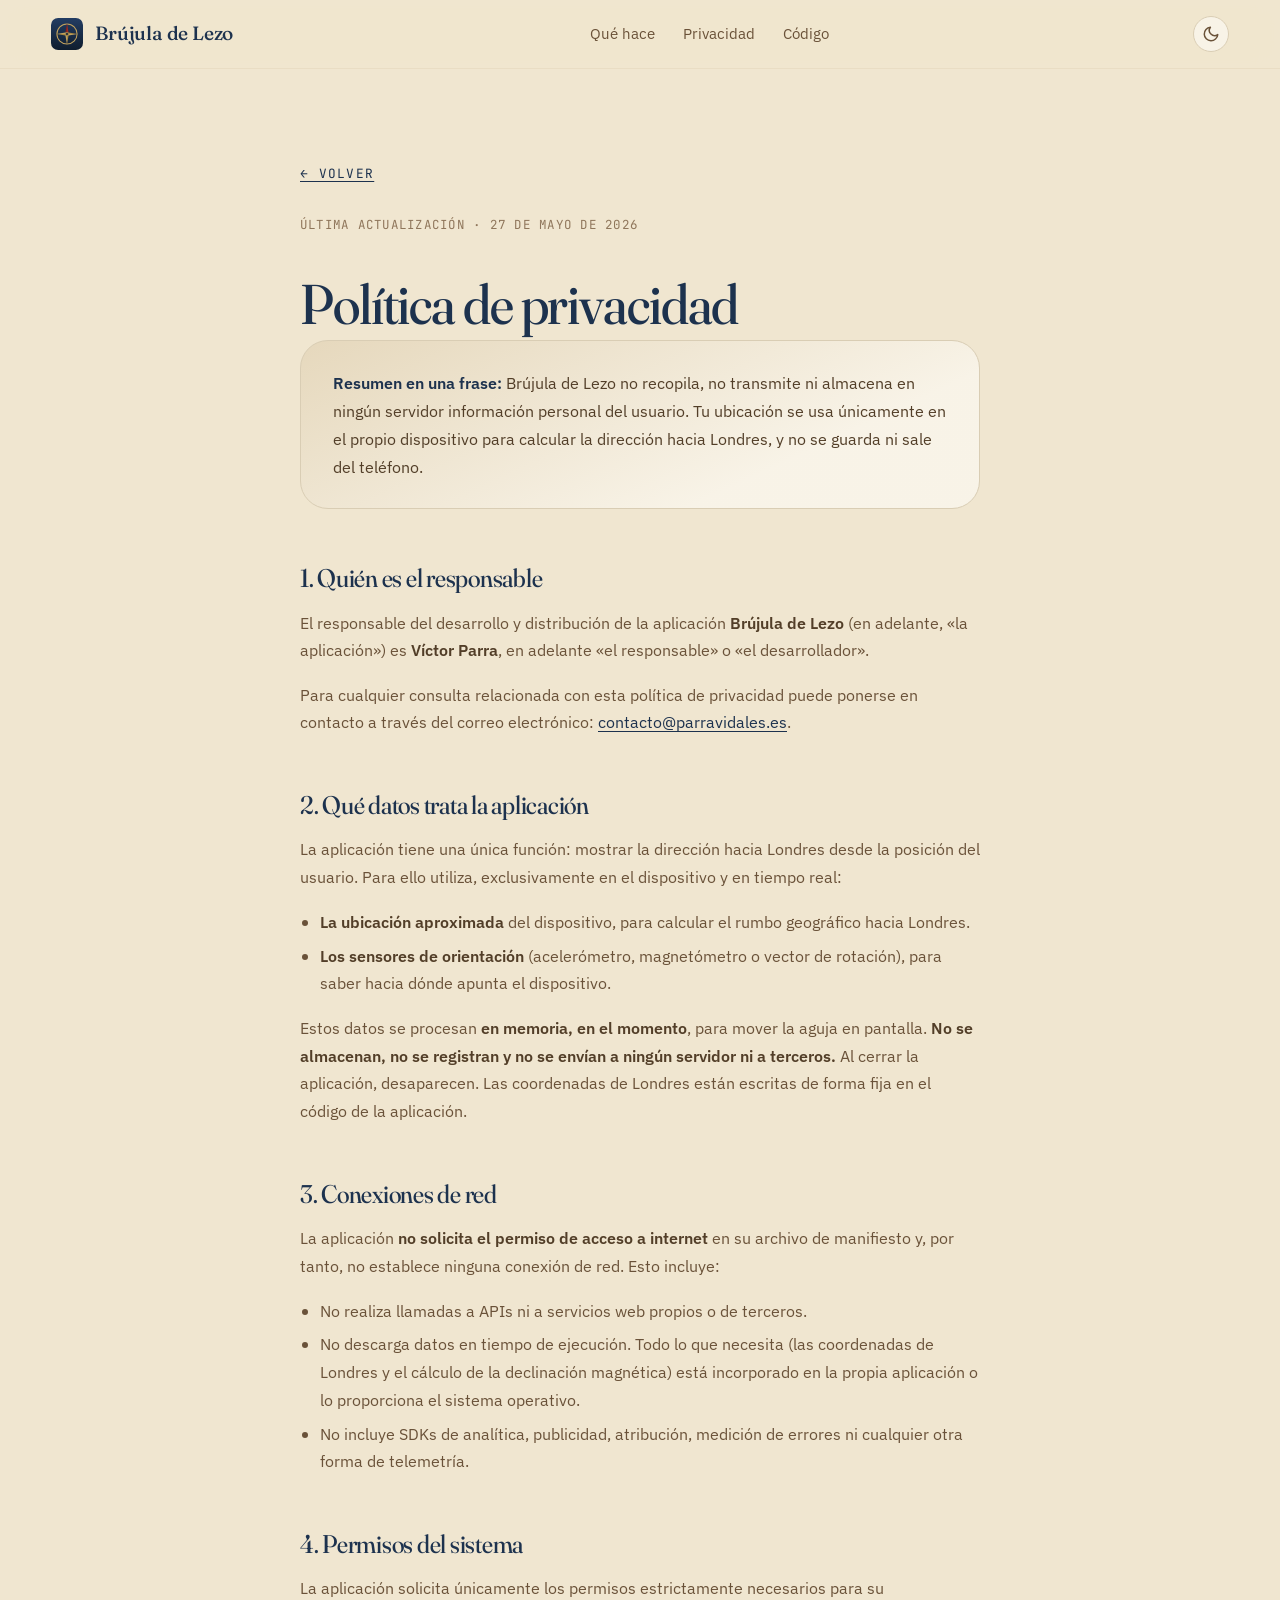
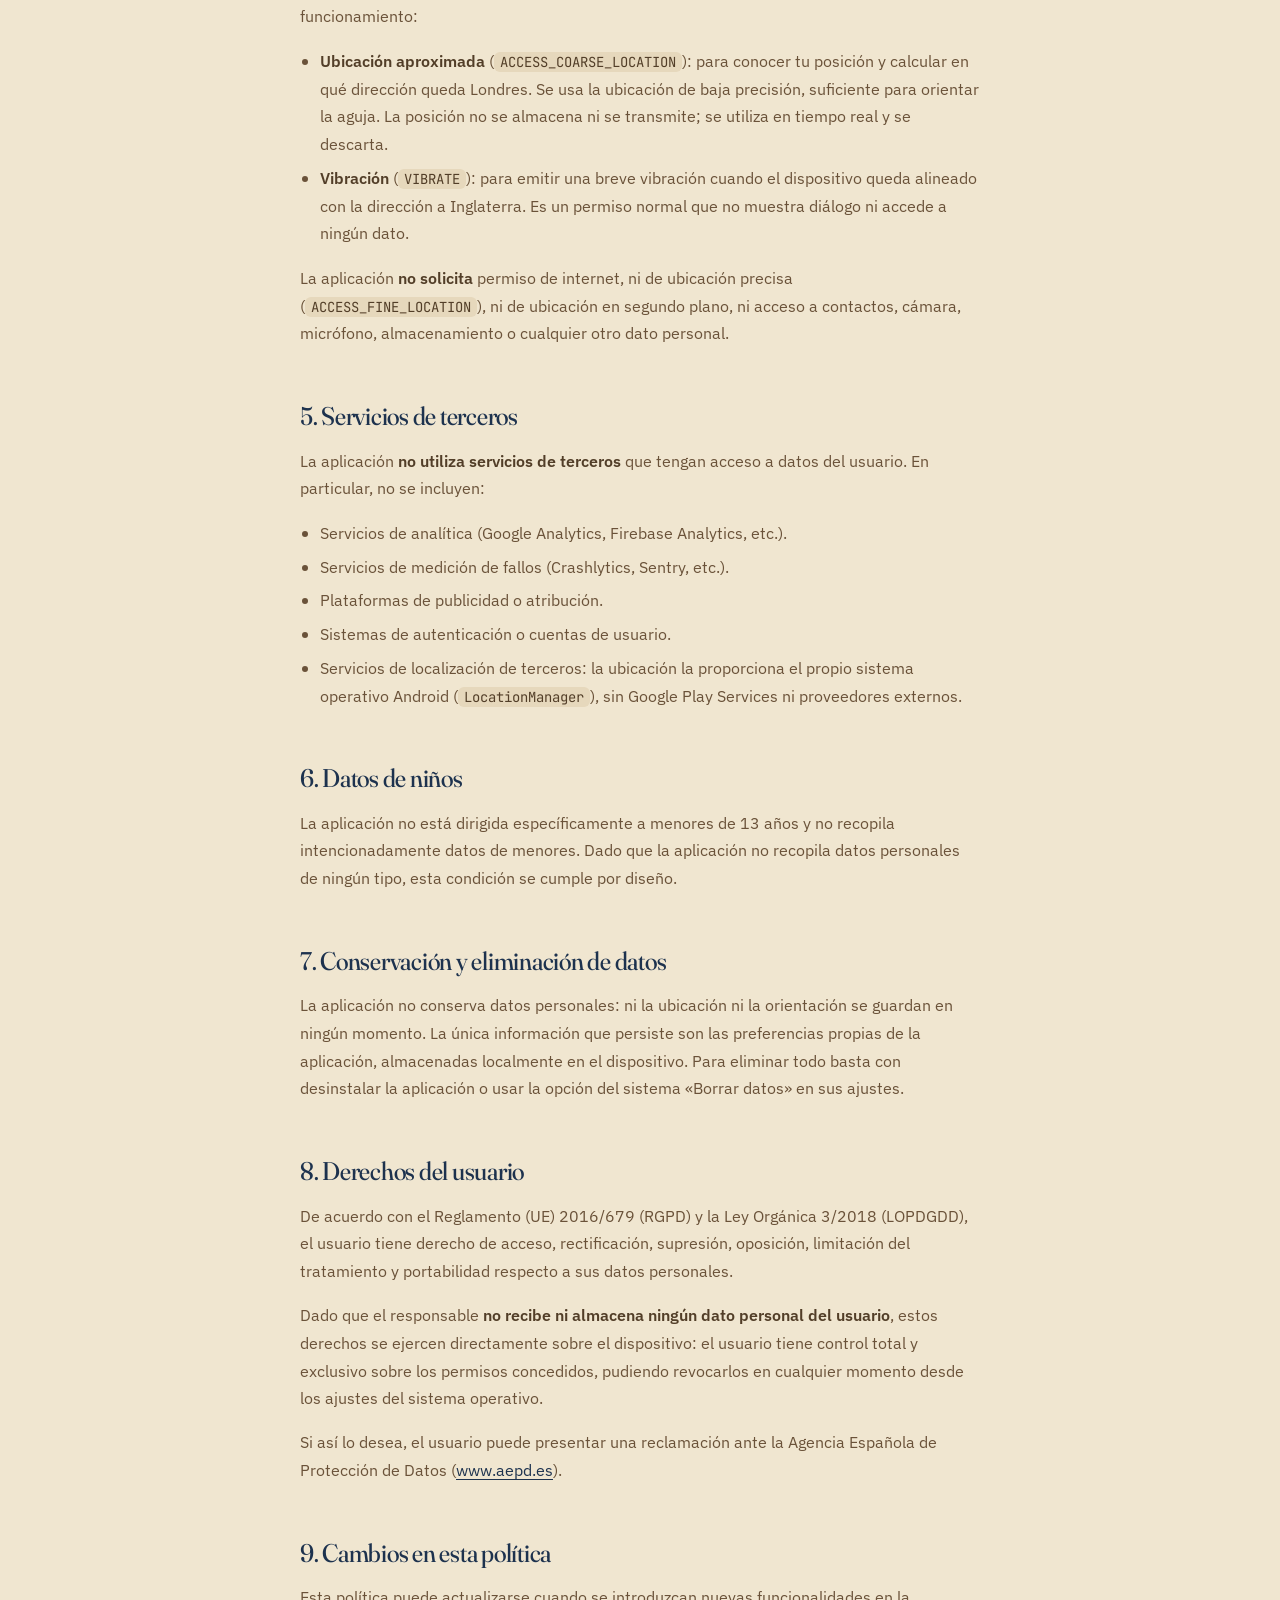
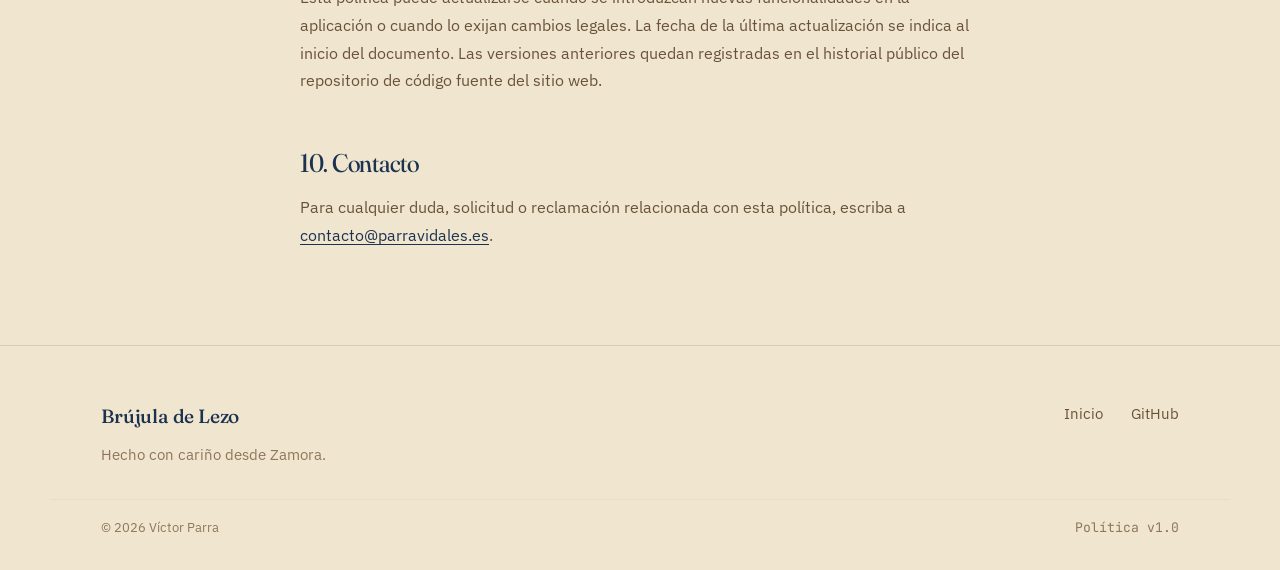
==== docs/privacy.html @ 3e902006 "Añadir web promocional en docs/ para GitHub Pages Landing + política de privacidad servidas en bruju" ====
<!doctype html>
<html lang="es">
<head>
  <meta charset="utf-8" />
  <meta name="viewport" content="width=device-width, initial-scale=1, viewport-fit=cover" />
  <title>Política de privacidad — Brújula de Lezo</title>
  <meta name="description" content="Política de privacidad de Brújula de Lezo: una app Android que no recopila datos personales, no se conecta a internet y solo usa tu ubicación aproximada en el propio dispositivo." />
  <meta name="theme-color" content="#F0E6D1" media="(prefers-color-scheme: light)" />
  <meta name="theme-color" content="#0F1D2E" media="(prefers-color-scheme: dark)" />
  <link rel="icon" href="favicon.svg" type="image/svg+xml" />
  <link rel="apple-touch-icon" href="icon.png" />
  <link rel="preconnect" href="https://fonts.googleapis.com" />
  <link rel="preconnect" href="https://fonts.gstatic.com" crossorigin />
  <link href="https://fonts.googleapis.com/css2?family=Fraunces:opsz,wght,SOFT@9..144,300..900,30..100&family=IBM+Plex+Sans:wght@300;400;500;600;700&family=JetBrains+Mono:wght@400;500&display=swap" rel="stylesheet" />
  <link rel="stylesheet" href="styles.css" />
</head>
<body>

  <header class="nav">
    <a class="brand" href="/">
      <span class="brand__mark" aria-hidden="true">
        <svg viewBox="0 0 108 108" width="32" height="32">
          <defs>
            <linearGradient id="navbg" x1="0" y1="0" x2="0" y2="1">
              <stop offset="0" stop-color="#233d63" />
              <stop offset="1" stop-color="#0f1d2e" />
            </linearGradient>
          </defs>
          <rect width="108" height="108" rx="24" fill="url(#navbg)" />
          <circle cx="54" cy="54" r="34" fill="none" stroke="#c2a25e" stroke-width="3.5" />
          <polygon points="54,18 60,54 54,54" fill="#a02a23" />
          <polygon points="54,18 48,54 54,54" fill="#8a221c" />
          <polygon points="90,54 54,60 54,54" fill="#c2a25e" />
          <polygon points="90,54 54,48 54,54" fill="#a98842" />
          <polygon points="54,90 48,54 54,54" fill="#c2a25e" />
          <polygon points="54,90 60,54 54,54" fill="#a98842" />
          <polygon points="18,54 54,48 54,54" fill="#c2a25e" />
          <polygon points="18,54 54,60 54,54" fill="#a98842" />
          <circle cx="54" cy="54" r="5" fill="#0f1d2e" stroke="#c2a25e" stroke-width="2" />
        </svg>
      </span>
      <span class="brand__name">Brújula de Lezo</span>
    </a>
    <nav class="nav__links">
      <a href="/#features">Qué hace</a>
      <a href="/#privacy">Privacidad</a>
      <a href="https://github.com/parrazam/brujula-de-lezo" target="_blank" rel="noopener">Código</a>
    </nav>
    <button class="theme-toggle" type="button" aria-label="Cambiar tema" title="Cambiar tema">
      <svg class="icon-moon" viewBox="0 0 24 24" fill="none" stroke="currentColor" stroke-width="2" stroke-linecap="round" stroke-linejoin="round" aria-hidden="true">
        <path d="M21 12.79A9 9 0 1 1 11.21 3 7 7 0 0 0 21 12.79z"/>
      </svg>
      <svg class="icon-sun" viewBox="0 0 24 24" fill="none" stroke="currentColor" stroke-width="2" stroke-linecap="round" stroke-linejoin="round" aria-hidden="true">
        <circle cx="12" cy="12" r="4"/>
        <path d="M12 2v2M12 20v2M4.93 4.93l1.41 1.41M17.66 17.66l1.41 1.41M2 12h2M20 12h2M4.93 19.07l1.41-1.41M17.66 6.34l1.41-1.41"/>
      </svg>
    </button>
  </header>

  <main class="legal">
    <a class="legal__back" href="/">← Volver</a>

    <span class="legal__meta">Última actualización · 27 de mayo de 2026</span>
    <h1>Política de privacidad</h1>

    <div class="legal__intro">
      <p><strong>Resumen en una frase:</strong> Brújula de Lezo no recopila, no transmite ni almacena en ningún servidor información personal del usuario. Tu ubicación se usa únicamente en el propio dispositivo para calcular la dirección hacia Londres, y no se guarda ni sale del teléfono.</p>
    </div>

    <h2>1. Quién es el responsable</h2>
    <p>El responsable del desarrollo y distribución de la aplicación <strong>Brújula de Lezo</strong> (en adelante, «la aplicación») es <strong>Víctor Parra</strong>, en adelante «el responsable» o «el desarrollador».</p>
    <p>Para cualquier consulta relacionada con esta política de privacidad puede ponerse en contacto a través del correo electrónico: <a href="mailto:contacto@parravidales.es">contacto@parravidales.es</a>.</p>

    <h2>2. Qué datos trata la aplicación</h2>
    <p>La aplicación tiene una única función: mostrar la dirección hacia Londres desde la posición del usuario. Para ello utiliza, exclusivamente en el dispositivo y en tiempo real:</p>
    <ul>
      <li><strong>La ubicación aproximada</strong> del dispositivo, para calcular el rumbo geográfico hacia Londres.</li>
      <li><strong>Los sensores de orientación</strong> (acelerómetro, magnetómetro o vector de rotación), para saber hacia dónde apunta el dispositivo.</li>
    </ul>
    <p>Estos datos se procesan <strong>en memoria, en el momento</strong>, para mover la aguja en pantalla. <strong>No se almacenan, no se registran y no se envían a ningún servidor ni a terceros.</strong> Al cerrar la aplicación, desaparecen. Las coordenadas de Londres están escritas de forma fija en el código de la aplicación.</p>

    <h2>3. Conexiones de red</h2>
    <p>La aplicación <strong>no solicita el permiso de acceso a internet</strong> en su archivo de manifiesto y, por tanto, no establece ninguna conexión de red. Esto incluye:</p>
    <ul>
      <li>No realiza llamadas a APIs ni a servicios web propios o de terceros.</li>
      <li>No descarga datos en tiempo de ejecución. Todo lo que necesita (las coordenadas de Londres y el cálculo de la declinación magnética) está incorporado en la propia aplicación o lo proporciona el sistema operativo.</li>
      <li>No incluye SDKs de analítica, publicidad, atribución, medición de errores ni cualquier otra forma de telemetría.</li>
    </ul>

    <h2>4. Permisos del sistema</h2>
    <p>La aplicación solicita únicamente los permisos estrictamente necesarios para su funcionamiento:</p>
    <ul>
      <li><strong>Ubicación aproximada</strong> (<code>ACCESS_COARSE_LOCATION</code>): para conocer tu posición y calcular en qué dirección queda Londres. Se usa la ubicación de baja precisión, suficiente para orientar la aguja. La posición no se almacena ni se transmite; se utiliza en tiempo real y se descarta.</li>
      <li><strong>Vibración</strong> (<code>VIBRATE</code>): para emitir una breve vibración cuando el dispositivo queda alineado con la dirección a Inglaterra. Es un permiso normal que no muestra diálogo ni accede a ningún dato.</li>
    </ul>
    <p>La aplicación <strong>no solicita</strong> permiso de internet, ni de ubicación precisa (<code>ACCESS_FINE_LOCATION</code>), ni de ubicación en segundo plano, ni acceso a contactos, cámara, micrófono, almacenamiento o cualquier otro dato personal.</p>

    <h2>5. Servicios de terceros</h2>
    <p>La aplicación <strong>no utiliza servicios de terceros</strong> que tengan acceso a datos del usuario. En particular, no se incluyen:</p>
    <ul>
      <li>Servicios de analítica (Google Analytics, Firebase Analytics, etc.).</li>
      <li>Servicios de medición de fallos (Crashlytics, Sentry, etc.).</li>
      <li>Plataformas de publicidad o atribución.</li>
      <li>Sistemas de autenticación o cuentas de usuario.</li>
      <li>Servicios de localización de terceros: la ubicación la proporciona el propio sistema operativo Android (<code>LocationManager</code>), sin Google Play Services ni proveedores externos.</li>
    </ul>

    <h2>6. Datos de niños</h2>
    <p>La aplicación no está dirigida específicamente a menores de 13 años y no recopila intencionadamente datos de menores. Dado que la aplicación no recopila datos personales de ningún tipo, esta condición se cumple por diseño.</p>

    <h2>7. Conservación y eliminación de datos</h2>
    <p>La aplicación no conserva datos personales: ni la ubicación ni la orientación se guardan en ningún momento. La única información que persiste son las preferencias propias de la aplicación, almacenadas localmente en el dispositivo. Para eliminar todo basta con desinstalar la aplicación o usar la opción del sistema «Borrar datos» en sus ajustes.</p>

    <h2>8. Derechos del usuario</h2>
    <p>De acuerdo con el Reglamento (UE) 2016/679 (RGPD) y la Ley Orgánica 3/2018 (LOPDGDD), el usuario tiene derecho de acceso, rectificación, supresión, oposición, limitación del tratamiento y portabilidad respecto a sus datos personales.</p>
    <p>Dado que el responsable <strong>no recibe ni almacena ningún dato personal del usuario</strong>, estos derechos se ejercen directamente sobre el dispositivo: el usuario tiene control total y exclusivo sobre los permisos concedidos, pudiendo revocarlos en cualquier momento desde los ajustes del sistema operativo.</p>
    <p>Si así lo desea, el usuario puede presentar una reclamación ante la Agencia Española de Protección de Datos (<a href="https://www.aepd.es" target="_blank" rel="noopener">www.aepd.es</a>).</p>

    <h2>9. Cambios en esta política</h2>
    <p>Esta política puede actualizarse cuando se introduzcan nuevas funcionalidades en la aplicación o cuando lo exijan cambios legales. La fecha de la última actualización se indica al inicio del documento. Las versiones anteriores quedan registradas en el historial público del repositorio de código fuente del sitio web.</p>

    <h2>10. Contacto</h2>
    <p>Para cualquier duda, solicitud o reclamación relacionada con esta política, escriba a <a href="mailto:contacto@parravidales.es">contacto@parravidales.es</a>.</p>
  </main>

  <footer class="foot">
    <div class="foot__inner">
      <div>
        <span class="brand brand--small"><span class="brand__name">Brújula de Lezo</span></span>
        <p class="foot__copy">Hecho con cariño desde Zamora.</p>
      </div>
      <nav class="foot__links">
        <a href="/">Inicio</a>
        <a href="https://github.com/parrazam/brujula-de-lezo" target="_blank" rel="noopener">GitHub</a>
      </nav>
    </div>
    <div class="foot__line">
      <span>© 2026 Víctor Parra</span>
      <span class="mono">Política v1.0</span>
    </div>
  </footer>

  <script>
    (function () {
      var btn = document.querySelector('.theme-toggle');
      if (!btn) return;
      var root = document.documentElement;
      btn.addEventListener('click', function () {
        var prefersDark = window.matchMedia('(prefers-color-scheme: dark)').matches;
        var current = root.classList.contains('theme-dark') ? 'dark'
                    : root.classList.contains('theme-light') ? 'light'
                    : (prefersDark ? 'dark' : 'light');
        var next = current === 'dark' ? 'light' : 'dark';
        root.classList.remove('theme-light', 'theme-dark');
        root.classList.add('theme-' + next);
      });
    })();
  </script>
</body>
</html>
---- docs/styles.css ----
/* ──────────────────────────────────────────────────────────────────────────
   Brújula de Lezo — landing
   Paleta: idéntica a la app Android (Siglo de Oro / Imperio español, en HSL).
   Fonts:  Fraunces (display), IBM Plex Sans (body), JetBrains Mono (detalle)
   ────────────────────────────────────────────────────────────────────────── */

:root {
  /* ── Tokens de marca (constantes, no cambian con el tema) ───────────── */
  /* Modo claro de la app */
  --azul-imperial:  hsl(214 45% 21%);   /* Azul Marino Imperial */
  --oro-viejo:      hsl(40 42% 57%);    /* Oro Viejo            */
  --borgona:        hsl(2 62% 34%);     /* Rojo Borgoña         */
  --pergamino:      hsl(41 52% 88%);    /* Blanco Pergamino     */
  --cuero:          hsl(31 34% 24%);    /* Marrón Cuero         */
  /* Modo oscuro de la app */
  --oro-brillante:  hsl(40 60% 65%);    /* Oro Viejo Brillante  */
  --azul-medio:     hsl(214 40% 30%);   /* Azul Marino Medio    */
  --borgona-vivo:   hsl(2 75% 45%);     /* Rojo Borgoña Vivo    */
  --abismo:         hsl(214 50% 12%);   /* Azul Abismo Profundo */
  --bronce:         hsl(41 30% 50%);    /* Bronce Envejecido    */

  /* ── Tokens semánticos (modo claro por defecto) ─────────────────────── */
  --paper:          var(--pergamino);
  --ink:            var(--cuero);
  --ink-soft:       hsl(31 30% 32%);
  --ink-mute:       hsl(31 22% 46%);
  --heading:        var(--azul-imperial);
  --accent:         var(--azul-imperial);   /* primary / enlaces  */
  --gold:           var(--oro-viejo);
  --crimson:        var(--borgona);
  --surface-card:   hsl(42 55% 94%);
  --line:           hsl(40 33% 78%);
  --line-soft:      hsl(41 45% 84%);
  --soft-fill:      hsl(40 45% 82%);        /* contenedor primario tenue */
  --hero-grad-1:    hsl(40 55% 70% / 0.30);
  --hero-grad-2:    hsl(214 45% 35% / 0.12);
  --shadow-soft:    0 1px 2px hsl(31 40% 15% / .08), 0 8px 24px -12px hsl(31 40% 15% / .22);
  --shadow-deep:    0 30px 60px -30px hsl(214 60% 8% / .45), 0 12px 24px -16px hsl(214 60% 8% / .28);
  --grain-color:    hsl(31 40% 20% / 0.05);

  /* Screen del mockup en modo claro (no hereda el tema de la página) */
  --screen-bg:      hsl(41 52% 88%);
  --screen-ink:     hsl(31 34% 24%);
  --screen-accent:  hsl(2 62% 34%);

  /* Tipografía & layout */
  --serif: "Fraunces", "Iowan Old Style", "Georgia", serif;
  --sans:  "IBM Plex Sans", system-ui, -apple-system, "Segoe UI", sans-serif;
  --mono:  "JetBrains Mono", ui-monospace, "SF Mono", Menlo, monospace;
  --radius: 16px;
  --radius-lg: 28px;
  --max: 1180px;
}

/* ── Modo oscuro por preferencia del SO (default) ─────────────────────── */
@media (prefers-color-scheme: dark) {
  :root {
    --paper:          var(--abismo);
    --ink:            hsl(41 42% 84%);
    --ink-soft:       hsl(41 30% 70%);
    --ink-mute:       var(--bronce);
    --heading:        var(--oro-brillante);
    --accent:         var(--oro-brillante);
    --gold:           var(--oro-brillante);
    --crimson:        var(--borgona-vivo);
    --surface-card:   hsl(214 38% 17%);
    --line:           hsl(214 28% 25%);
    --line-soft:      hsl(214 38% 15%);
    --soft-fill:      hsl(214 40% 22%);
    --hero-grad-1:    hsl(40 60% 55% / 0.20);
    --hero-grad-2:    hsl(214 50% 40% / 0.22);
    --shadow-soft:    0 1px 2px hsl(0 0% 0% / .4), 0 8px 24px -12px hsl(0 0% 0% / .6);
    --shadow-deep:    0 30px 60px -30px hsl(0 0% 0% / .85), 0 12px 24px -16px hsl(0 0% 0% / .6);
    --grain-color:    hsl(40 60% 80% / 0.05);
  }
}

/* ── Override manual desde el toggle ──────────────────────────────────── */
html.theme-light {
  color-scheme: light;
  --paper:          var(--pergamino);
  --ink:            var(--cuero);
  --ink-soft:       hsl(31 30% 32%);
  --ink-mute:       hsl(31 22% 46%);
  --heading:        var(--azul-imperial);
  --accent:         var(--azul-imperial);
  --gold:           var(--oro-viejo);
  --crimson:        var(--borgona);
  --surface-card:   hsl(42 55% 94%);
  --line:           hsl(40 33% 78%);
  --line-soft:      hsl(41 45% 84%);
  --soft-fill:      hsl(40 45% 82%);
  --hero-grad-1:    hsl(40 55% 70% / 0.30);
  --hero-grad-2:    hsl(214 45% 35% / 0.12);
  --shadow-soft:    0 1px 2px hsl(31 40% 15% / .08), 0 8px 24px -12px hsl(31 40% 15% / .22);
  --shadow-deep:    0 30px 60px -30px hsl(214 60% 8% / .45), 0 12px 24px -16px hsl(214 60% 8% / .28);
  --grain-color:    hsl(31 40% 20% / 0.05);
}
html.theme-dark {
  color-scheme: dark;
  --paper:          var(--abismo);
  --ink:            hsl(41 42% 84%);
  --ink-soft:       hsl(41 30% 70%);
  --ink-mute:       var(--bronce);
  --heading:        var(--oro-brillante);
  --accent:         var(--oro-brillante);
  --gold:           var(--oro-brillante);
  --crimson:        var(--borgona-vivo);
  --surface-card:   hsl(214 38% 17%);
  --line:           hsl(214 28% 25%);
  --line-soft:      hsl(214 38% 15%);
  --soft-fill:      hsl(214 40% 22%);
  --hero-grad-1:    hsl(40 60% 55% / 0.20);
  --hero-grad-2:    hsl(214 50% 40% / 0.22);
  --shadow-soft:    0 1px 2px hsl(0 0% 0% / .4), 0 8px 24px -12px hsl(0 0% 0% / .6);
  --shadow-deep:    0 30px 60px -30px hsl(0 0% 0% / .85), 0 12px 24px -16px hsl(0 0% 0% / .6);
  --grain-color:    hsl(40 60% 80% / 0.05);
}

* { box-sizing: border-box; }
html, body { margin: 0; padding: 0; }
body {
  font-family: var(--sans);
  font-weight: 400;
  font-size: 17px;
  line-height: 1.55;
  color: var(--ink);
  background: var(--paper);
  -webkit-font-smoothing: antialiased;
  text-rendering: optimizeLegibility;
}
img, svg { display: block; max-width: 100%; }
a { color: inherit; text-decoration: none; }

/* ─── Tipografía editorial ─────────────────────────────────────────────── */
h1, h2, h3 {
  font-family: var(--serif);
  font-weight: 450;
  font-variation-settings: "opsz" 144, "SOFT" 30;
  letter-spacing: -0.02em;
  margin: 0;
  color: var(--heading);
}
h1 { font-size: clamp(2.5rem, 5vw + 1rem, 4.6rem); line-height: 1.03; }
h2 { font-size: clamp(2rem, 3vw + 1rem, 3.4rem); line-height: 1.06; }
h3 { font-size: 1.35rem; line-height: 1.2; font-weight: 500; }
em { font-style: italic; font-variation-settings: "opsz" 144, "SOFT" 100; }

.eyebrow {
  display: inline-block;
  font-family: var(--mono);
  font-size: 0.72rem;
  letter-spacing: 0.16em;
  text-transform: uppercase;
  color: var(--accent);
  padding: 6px 12px;
  border: 1px solid var(--gold);
  border-radius: 999px;
  background: color-mix(in srgb, var(--gold) 18%, transparent);
}
.eyebrow--dark  { color: var(--ink-soft); border-color: var(--line); background: var(--surface-card); }
/* Sobre el manifiesto oscuro (fijo): colores constantes */
.eyebrow--light { color: var(--oro-brillante); border-color: hsl(40 60% 65% / 0.35); background: hsl(40 60% 65% / 0.08); }

/* ─── NAV ──────────────────────────────────────────────────────────────── */
.nav {
  position: sticky; top: 0; z-index: 50;
  display: flex; align-items: center; justify-content: space-between;
  padding: 16px clamp(20px, 4vw, 56px);
  background: color-mix(in srgb, var(--paper) 82%, transparent);
  backdrop-filter: saturate(140%) blur(12px);
  -webkit-backdrop-filter: saturate(140%) blur(12px);
  border-bottom: 1px solid var(--line-soft);
}
.brand { display: inline-flex; align-items: center; gap: 12px; }
.brand__mark { display: inline-flex; }
.brand__name {
  font-family: var(--serif);
  font-weight: 500;
  font-size: 1.2rem;
  letter-spacing: -0.01em;
  color: var(--heading);
}
.nav__links { display: flex; gap: 28px; }
.nav__links a {
  font-size: 0.95rem;
  color: var(--ink-soft);
  position: relative;
}
.nav__links a:hover { color: var(--accent); }
.nav__links a:hover::after {
  content: ""; position: absolute; left: 0; right: 0; bottom: -6px;
  height: 1px; background: var(--gold);
}

/* ─── Theme toggle ─────────────────────────────────────────────────────── */
.theme-toggle {
  appearance: none; -webkit-appearance: none;
  display: inline-flex; align-items: center; justify-content: center;
  width: 36px; height: 36px;
  margin-left: 8px;
  padding: 0;
  border: 1px solid var(--line);
  border-radius: 999px;
  background: var(--surface-card);
  color: var(--ink-soft);
  cursor: pointer;
  transition: color .15s ease, border-color .15s ease, background .15s ease;
}
.theme-toggle:hover {
  color: var(--accent);
  border-color: var(--gold);
}
.theme-toggle svg { width: 18px; height: 18px; }
.theme-toggle .icon-sun { display: none; }
.theme-toggle .icon-moon { display: block; }
html.theme-dark .theme-toggle .icon-sun { display: block; }
html.theme-dark .theme-toggle .icon-moon { display: none; }
@media (prefers-color-scheme: dark) {
  html:not(.theme-light) .theme-toggle .icon-sun { display: block; }
  html:not(.theme-light) .theme-toggle .icon-moon { display: none; }
}

/* ─── HERO ─────────────────────────────────────────────────────────────── */
.hero {
  position: relative;
  padding: clamp(56px, 9vw, 116px) clamp(20px, 4vw, 56px) clamp(64px, 8vw, 116px);
  background:
    radial-gradient(ellipse 90% 70% at 82% 0%, var(--hero-grad-1), transparent 60%),
    radial-gradient(ellipse 70% 60% at 8% 35%, var(--hero-grad-2), transparent 60%),
    var(--paper);
  overflow: hidden;
}
.hero__grain {
  position: absolute; inset: 0;
  background-image:
    radial-gradient(circle at 20% 10%, var(--grain-color) 1px, transparent 1px),
    radial-gradient(circle at 70% 80%, var(--grain-color) 1px, transparent 1px);
  background-size: 22px 22px, 28px 28px;
  pointer-events: none;
  opacity: 0.6;
}
.hero__inner {
  position: relative; z-index: 1;
  max-width: var(--max);
  margin: 0 auto;
  display: grid;
  grid-template-columns: 1.05fr 1fr;
  gap: clamp(40px, 6vw, 88px);
  align-items: center;
}
.hero__copy { max-width: 640px; }
.hero__title { margin-top: 22px; margin-bottom: 24px; }
.hero__title-accent {
  display: block;
  color: var(--crimson);
  font-style: italic;
  font-variation-settings: "opsz" 144, "SOFT" 100;
}
.hero__lead {
  font-size: 1.15rem;
  color: var(--ink-soft);
  max-width: 52ch;
  margin: 0 0 32px;
}
.hero__ctas { display: flex; gap: 14px; flex-wrap: wrap; align-items: center; margin-bottom: 28px; }
.btn-play {
  display: inline-flex; align-items: center;
  transition: transform .15s ease, filter .15s ease;
}
.btn-play img { height: 52px; width: auto; display: block; }
.btn-play:hover { transform: translateY(-1px); filter: brightness(1.05); }
.btn-play:focus-visible { outline: 2px solid var(--gold); outline-offset: 4px; border-radius: 8px; }
.hero__chips {
  list-style: none; padding: 0; margin: 0;
  display: flex; gap: 18px; flex-wrap: wrap;
  font-family: var(--mono);
  font-size: 0.78rem;
  color: var(--ink-mute);
  letter-spacing: 0.05em;
}
.hero__chips .dot {
  display: inline-block; width: 6px; height: 6px; border-radius: 50%;
  background: var(--crimson); margin-right: 8px; vertical-align: middle;
  box-shadow: 0 0 0 4px hsl(2 62% 34% / 0.18);
}

/* ─── Buttons ──────────────────────────────────────────────────────────── */
.btn {
  display: inline-flex; align-items: center;
  font-weight: 500;
  font-size: 0.98rem;
  padding: 14px 22px;
  border-radius: 999px;
  border: 1px solid transparent;
  transition: transform .15s ease, box-shadow .15s ease, background .15s ease, color .15s ease;
}
.btn--ghost {
  background: transparent; color: var(--ink); border-color: var(--line);
}
.btn--ghost:hover { background: var(--surface-card); border-color: var(--gold); color: var(--accent); }
/* Sobre el manifiesto oscuro (fijo) */
.btn--light { background: var(--oro-brillante); color: var(--abismo); margin-top: 28px; font-weight: 600; }
.btn--light:hover { background: hsl(40 65% 72%); }

/* ─── Phones / mockups ─────────────────────────────────────────────────── */
.phones {
  position: relative;
  width: 100%;
  height: 620px;
  perspective: 1200px;
}
.phone {
  position: absolute;
  width: 290px;
  height: 600px;
  background: linear-gradient(160deg, hsl(214 35% 22%) 0%, hsl(214 55% 7%) 100%);
  border-radius: 42px;
  padding: 10px;
  box-shadow: var(--shadow-deep), inset 0 0 0 1px hsl(40 50% 70% / 0.10);
}
.phone--front { right: 0; top: 10px; transform: rotate(4deg); z-index: 2; }
.phone--back  { left: -10px; top: 60px; transform: rotate(-6deg); z-index: 1; filter: saturate(0.96) brightness(0.99); }
.phone__notch {
  position: absolute; top: 16px; left: 50%; transform: translateX(-50%);
  width: 96px; height: 24px; background: hsl(214 55% 7%); border-radius: 0 0 14px 14px;
  z-index: 3;
}
.phone__screen {
  width: 100%; height: 100%;
  border-radius: 32px;
  overflow: hidden;
  position: relative;
}

/* Pantalla de la app (réplica de CompassScreen) */
.screen {
  height: 100%; padding: 46px 18px 22px;
  display: flex; flex-direction: column; align-items: center; justify-content: center;
  gap: 18px;
  text-align: center;
}
.screen--light { background: var(--pergamino); color: var(--cuero); }
.screen--dark  { background: var(--abismo); color: hsl(41 42% 84%); }

.albion {
  font-family: var(--serif);
  font-weight: 500;
  font-size: 1.05rem;
  line-height: 1.2;
  color: var(--borgona);
  padding: 0 8px;
}
.screen--dark .albion { color: var(--borgona-vivo); }

.compass {
  position: relative;
  width: 210px; height: 210px;
  display: grid; place-items: center;
}
.compass__face { width: 100%; height: 100%; object-fit: contain; }
.compass__needle {
  position: absolute;
  top: 0; left: 0;
  width: 100%; height: 100%;
  object-fit: contain;
  transform: rotate(var(--needle, 0deg));
  transform-origin: center center;
  filter: drop-shadow(0 2px 4px hsl(214 60% 8% / 0.35));
}

.quote {
  margin: 0; padding: 0 6px;
  font-family: var(--serif);
  font-style: italic;
  font-variation-settings: "opsz" 144, "SOFT" 100;
  font-size: 0.92rem;
  line-height: 1.4;
  color: color-mix(in srgb, var(--cuero) 80%, transparent);
}
.screen--dark .quote { color: hsl(41 40% 78%); }
.quote cite {
  display: block;
  margin-top: 8px;
  font-family: var(--mono);
  font-style: normal;
  font-size: 0.68rem;
  letter-spacing: 0.08em;
  color: var(--bronce);
}

/* ─── FEATURES ─────────────────────────────────────────────────────────── */
.features {
  max-width: var(--max);
  margin: 0 auto;
  padding: clamp(80px, 10vw, 140px) clamp(20px, 4vw, 56px);
}
.section__head { max-width: 720px; margin-bottom: 56px; }
.section__title { margin: 18px 0 16px; }
.section__lead { color: var(--ink-soft); font-size: 1.1rem; max-width: 58ch; }

.features__grid {
  display: grid;
  grid-template-columns: repeat(4, 1fr);
  gap: 18px;
}
.card {
  grid-column: span 2;
  background: var(--surface-card);
  border: 1px solid var(--line);
  border-radius: var(--radius-lg);
  padding: 32px;
  display: flex; flex-direction: column; gap: 10px;
  transition: border-color .2s ease, transform .2s ease, box-shadow .2s ease;
}
.card:hover {
  border-color: var(--gold);
  transform: translateY(-2px);
  box-shadow: var(--shadow-soft);
}
.card--lg { grid-column: span 4; }
.card--accent {
  background: linear-gradient(155deg, var(--soft-fill), var(--surface-card) 72%);
  border-color: transparent;
}
.card__num {
  font-family: var(--mono);
  font-size: 0.7rem;
  letter-spacing: 0.18em;
  color: var(--crimson);
  margin-bottom: 6px;
}
.card h3 { margin-bottom: 4px; color: var(--heading); }
.card p { color: var(--ink-soft); margin: 0; font-size: 0.98rem; }

/* ─── MANIFESTO (Privacy block) — fondo oscuro siempre ─────────────────── */
.manifesto {
  background: linear-gradient(160deg, hsl(214 50% 14%) 0%, hsl(214 58% 7%) 100%);
  color: hsl(41 45% 86%);
  position: relative; overflow: hidden;
}
.manifesto::before {
  content: ""; position: absolute; inset: 0;
  background:
    radial-gradient(800px 400px at 90% 10%, hsl(40 60% 55% / 0.16), transparent 60%),
    radial-gradient(600px 400px at 10% 90%, hsl(2 75% 45% / 0.16), transparent 60%);
  pointer-events: none;
}
.manifesto__inner {
  position: relative;
  max-width: var(--max);
  margin: 0 auto;
  padding: clamp(72px, 10vw, 140px) clamp(20px, 4vw, 56px);
}
.manifesto__title {
  color: var(--oro-brillante);
  margin: 18px 0 56px;
  max-width: 20ch;
  font-style: italic;
  font-variation-settings: "opsz" 144, "SOFT" 100;
}
.manifesto__grid {
  display: grid;
  grid-template-columns: repeat(4, 1fr);
  gap: 36px;
  border-top: 1px solid hsl(40 50% 70% / 0.16);
  padding-top: 36px;
}
.manifesto__grid h3 { color: hsl(41 50% 90%); font-family: var(--sans); font-weight: 600; font-size: 1rem; text-transform: uppercase; letter-spacing: 0.08em; }
.manifesto__grid p { color: hsl(41 40% 80% / 0.85); font-size: 0.95rem; margin: 8px 0 0; }

/* ─── FOOTER ───────────────────────────────────────────────────────────── */
.foot { background: var(--paper); border-top: 1px solid var(--line); }
.foot__inner {
  max-width: var(--max);
  margin: 0 auto;
  padding: 56px clamp(20px, 4vw, 56px) 32px;
  display: flex; justify-content: space-between; align-items: flex-start; gap: 32px; flex-wrap: wrap;
}
.foot__copy { color: var(--ink-mute); font-size: 0.92rem; max-width: 40ch; margin: 12px 0 0; }
.foot__links { display: flex; gap: 28px; }
.foot__links a { color: var(--ink-soft); font-size: 0.95rem; }
.foot__links a:hover { color: var(--accent); }
.foot__line {
  max-width: var(--max);
  margin: 0 auto;
  padding: 18px clamp(20px, 4vw, 56px) 32px;
  border-top: 1px solid var(--line-soft);
  display: flex; justify-content: space-between; gap: 12px;
  font-size: 0.82rem;
  color: var(--ink-mute);
}
.mono { font-family: var(--mono); }

/* ─── Privacy/Terms page ───────────────────────────────────────────────── */
.legal {
  max-width: 760px;
  margin: 0 auto;
  padding: clamp(48px, 7vw, 96px) clamp(20px, 4vw, 40px) 80px;
}
.legal h1 { font-size: clamp(2.2rem, 4vw + 1rem, 3.5rem); margin-bottom: 8px; }
.legal__meta {
  font-family: var(--mono);
  font-size: 0.78rem;
  letter-spacing: 0.1em;
  text-transform: uppercase;
  color: var(--ink-mute);
  margin-bottom: 40px;
  display: block;
}
.legal h2 { font-size: 1.6rem; margin: 56px 0 16px; letter-spacing: -0.01em; }
.legal h3 {
  font-family: var(--sans);
  font-weight: 600;
  font-size: 1.05rem;
  margin: 28px 0 8px;
  text-transform: uppercase;
  letter-spacing: 0.06em;
  color: var(--accent);
}
.legal p, .legal li { color: var(--ink-soft); font-size: 1.02rem; line-height: 1.7; }
.legal ul { padding-left: 20px; }
.legal li { margin: 6px 0; }
.legal strong { color: var(--ink); font-weight: 600; }
.legal a { color: var(--accent); text-decoration: underline; text-underline-offset: 3px; }
.legal a:hover { color: var(--gold); }
.legal code {
  font-family: var(--mono); font-size: 0.85em;
  background: var(--soft-fill); padding: 1px 6px; border-radius: 6px;
  color: var(--ink);
}

.legal__intro {
  background: linear-gradient(155deg, var(--soft-fill), var(--surface-card) 72%);
  border: 1px solid var(--line);
  border-radius: var(--radius-lg);
  padding: 28px 32px;
  margin-bottom: 16px;
}
.legal__intro p { margin: 0; color: var(--ink); }
.legal__intro strong { color: var(--heading); }

.legal__back {
  display: inline-flex; align-items: center; gap: 6px;
  font-family: var(--mono); font-size: 0.8rem;
  text-transform: uppercase; letter-spacing: 0.1em;
  color: var(--ink-mute);
  margin-bottom: 32px;
}
.legal__back:hover { color: var(--accent); }

/* ─── RESPONSIVE ───────────────────────────────────────────────────────── */
@media (max-width: 900px) {
  .nav__links { display: none; }
  .hero__inner { grid-template-columns: 1fr; }
  .phones { height: 560px; max-width: 360px; margin: 24px auto 0; }
  .phone--front { right: 0; }
  .phone--back  { left: 0; }
  .features__grid { grid-template-columns: repeat(2, 1fr); }
  .card, .card--lg { grid-column: span 2; }
  .manifesto__grid { grid-template-columns: repeat(2, 1fr); gap: 28px; }
}
@media (max-width: 520px) {
  .features__grid { grid-template-columns: 1fr; }
  .card, .card--lg { grid-column: span 1; }
  .manifesto__grid { grid-template-columns: 1fr; }
  .foot__inner { flex-direction: column; }
  .foot__line { flex-direction: column; align-items: flex-start; }
  .phone { width: 260px; height: 540px; }
  .phone--back { transform: rotate(-6deg) scale(0.92); }
  .screen { padding: 42px 14px 18px; gap: 14px; }
  .compass { width: 180px; height: 180px; }
  .albion { font-size: 0.95rem; }
  .quote { font-size: 0.85rem; }
}

/* Reduce motion */
@media (prefers-reduced-motion: reduce) {
  .btn, .card, .btn-play { transition: none; }
}
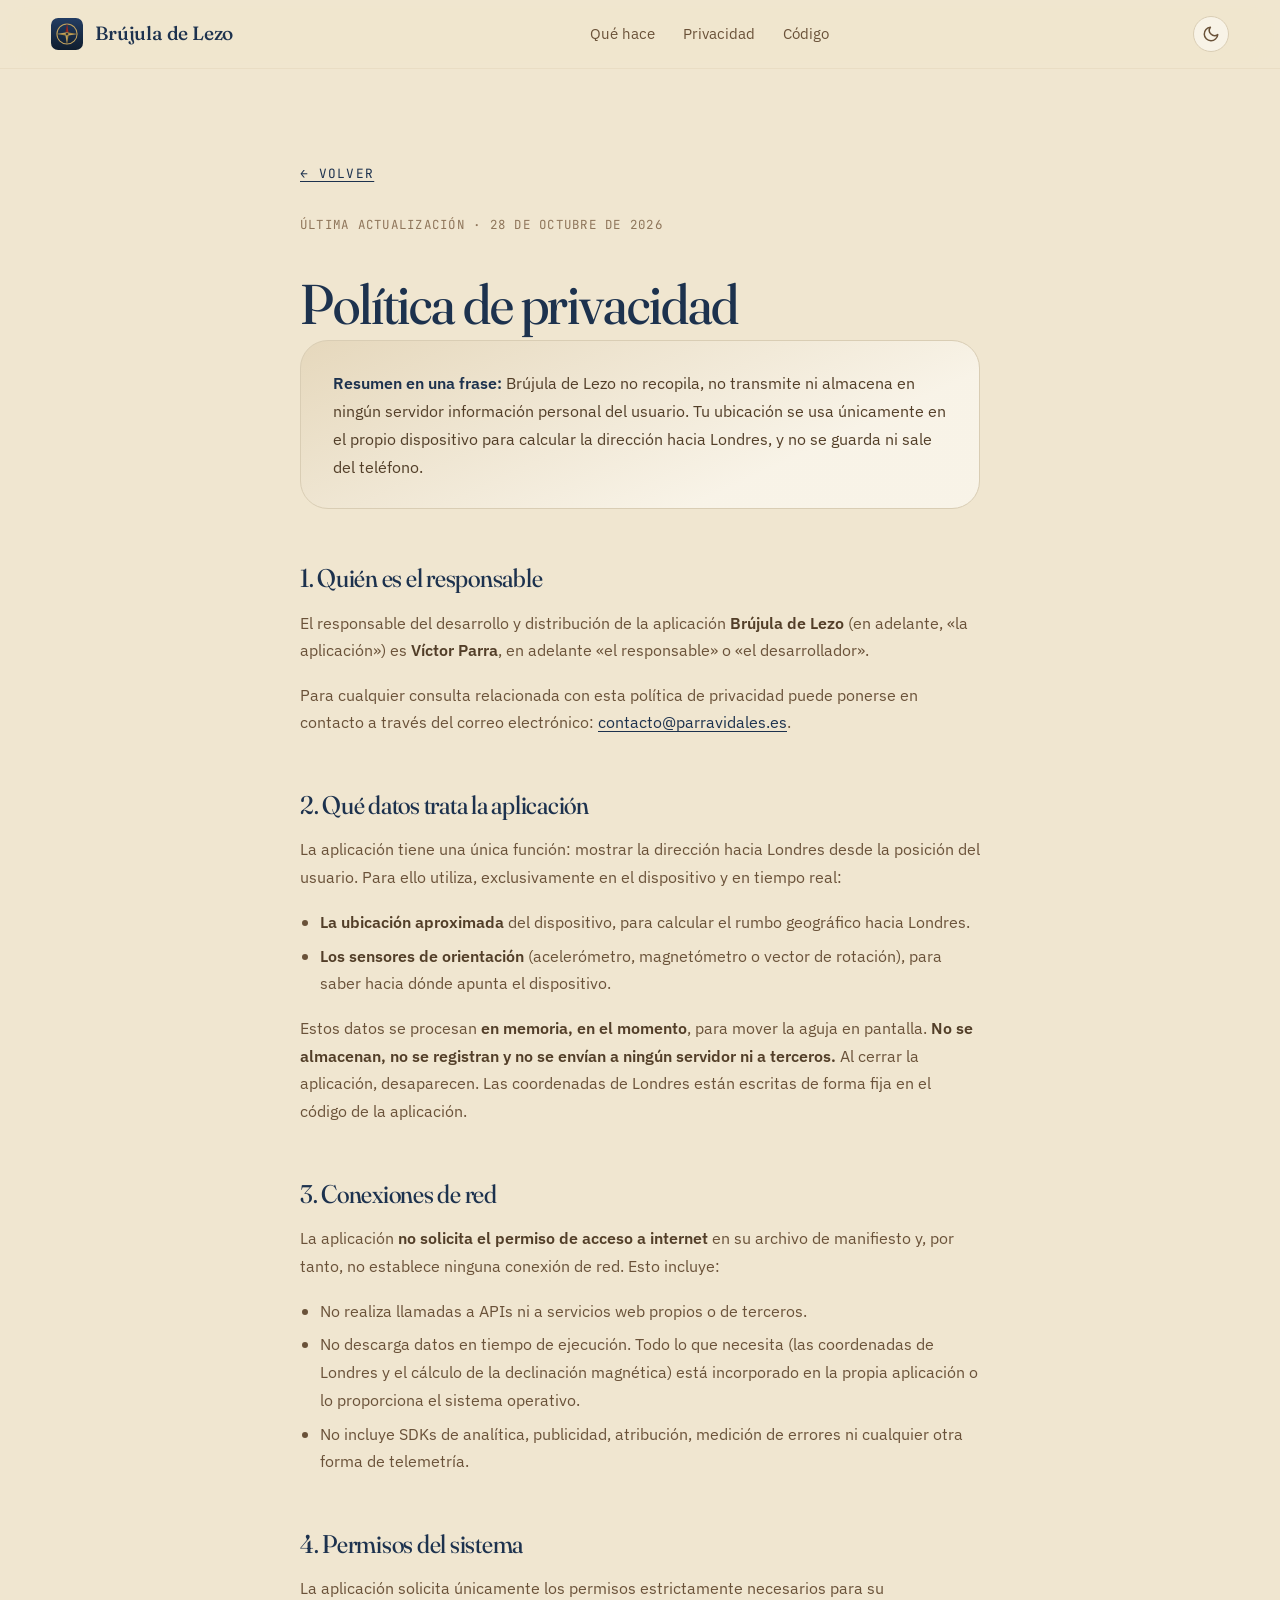
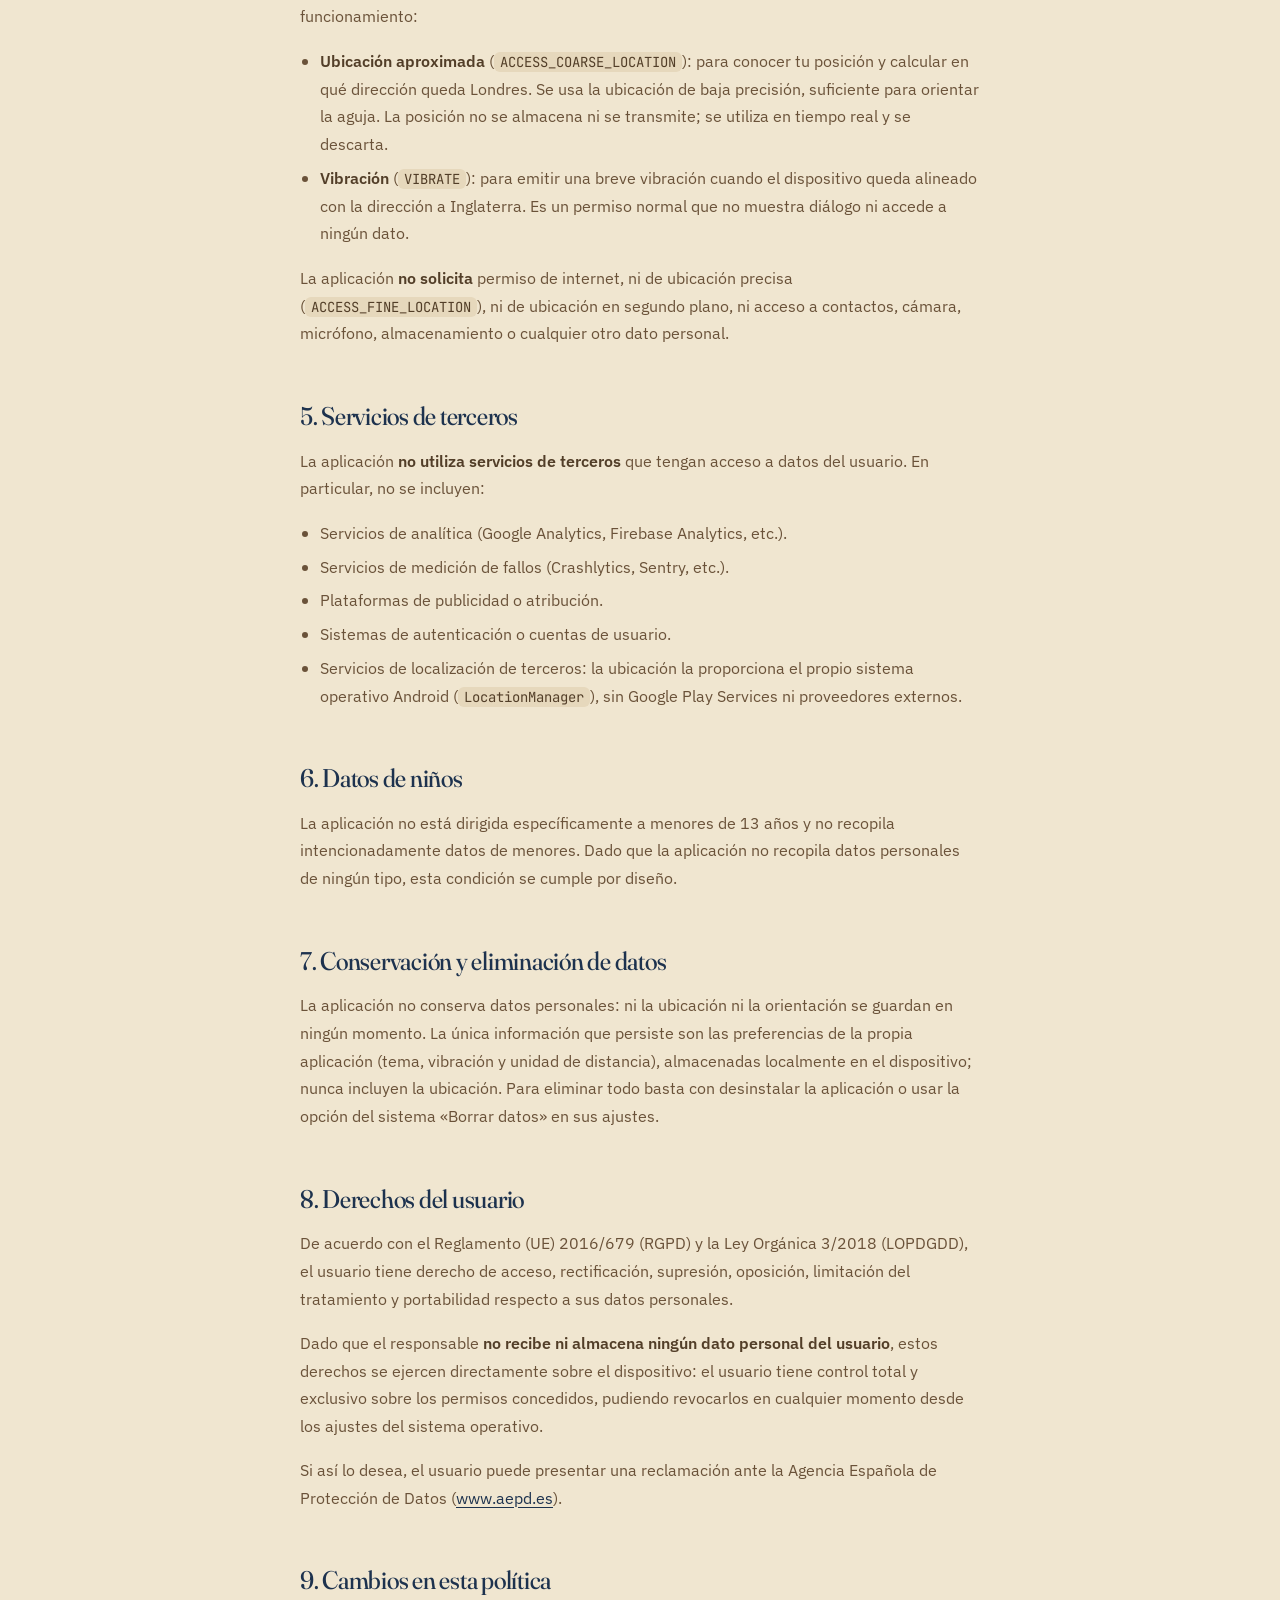
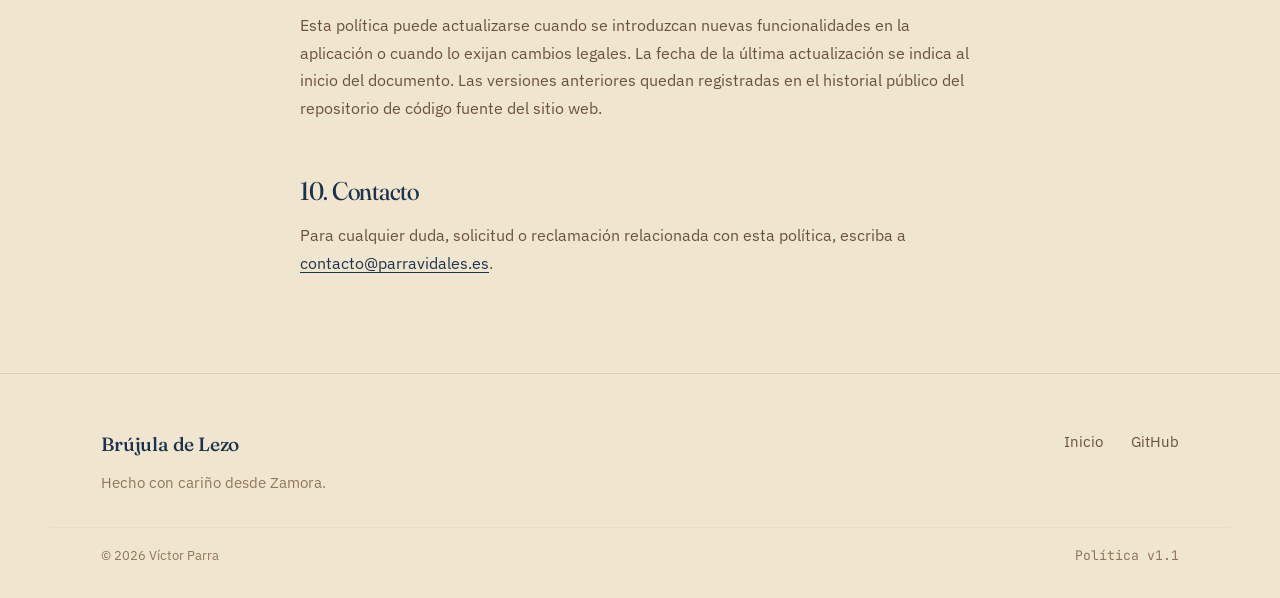
==== commit e79002fe: "docs: capturas, imagen destacada y web de la 1.2.0 - art/: capturas nuevas de móvil (1080×2160: brúj" ====
--- a/docs/privacy.html
+++ b/docs/privacy.html
@@ -60,7 +60,7 @@
   <main class="legal">
     <a class="legal__back" href="/">← Volver</a>
 
-    <span class="legal__meta">Última actualización · 27 de mayo de 2026</span>
+    <span class="legal__meta">Última actualización · 28 de octubre de 2026</span>
     <h1>Política de privacidad</h1>
 
     <div class="legal__intro">
@@ -109,7 +109,7 @@
     <p>La aplicación no está dirigida específicamente a menores de 13 años y no recopila intencionadamente datos de menores. Dado que la aplicación no recopila datos personales de ningún tipo, esta condición se cumple por diseño.</p>
 
     <h2>7. Conservación y eliminación de datos</h2>
-    <p>La aplicación no conserva datos personales: ni la ubicación ni la orientación se guardan en ningún momento. La única información que persiste son las preferencias propias de la aplicación, almacenadas localmente en el dispositivo. Para eliminar todo basta con desinstalar la aplicación o usar la opción del sistema «Borrar datos» en sus ajustes.</p>
+    <p>La aplicación no conserva datos personales: ni la ubicación ni la orientación se guardan en ningún momento. La única información que persiste son las preferencias de la propia aplicación (tema, vibración y unidad de distancia), almacenadas localmente en el dispositivo; nunca incluyen la ubicación. Para eliminar todo basta con desinstalar la aplicación o usar la opción del sistema «Borrar datos» en sus ajustes.</p>
 
     <h2>8. Derechos del usuario</h2>
     <p>De acuerdo con el Reglamento (UE) 2016/679 (RGPD) y la Ley Orgánica 3/2018 (LOPDGDD), el usuario tiene derecho de acceso, rectificación, supresión, oposición, limitación del tratamiento y portabilidad respecto a sus datos personales.</p>
@@ -136,7 +136,7 @@
     </div>
     <div class="foot__line">
       <span>© 2026 Víctor Parra</span>
-      <span class="mono">Política v1.0</span>
+      <span class="mono">Política v1.1</span>
     </div>
   </footer>
 
--- a/docs/styles.css
+++ b/docs/styles.css
@@ -335,23 +335,50 @@
 
 /* Pantalla de la app (réplica de CompassScreen) */
 .screen {
-  height: 100%; padding: 46px 18px 22px;
-  display: flex; flex-direction: column; align-items: center; justify-content: center;
-  gap: 18px;
+  height: 100%; padding: 46px 14px 22px;
+  display: flex; flex-direction: column; align-items: center; justify-content: space-between;
+  gap: 12px;
   text-align: center;
 }
 .screen--light { background: var(--pergamino); color: var(--cuero); }
 .screen--dark  { background: var(--abismo); color: hsl(41 42% 84%); }
 
-.albion {
-  font-family: var(--serif);
-  font-weight: 500;
-  font-size: 1.05rem;
-  line-height: 1.2;
-  color: var(--borgona);
-  padding: 0 8px;
-}
-.screen--dark .albion { color: var(--borgona-vivo); }
+/* Fila superior: pastilla de estado centrada y botón de ajustes a la derecha (sin título). */
+.app-top {
+  position: relative; width: 100%;
+  display: flex; justify-content: center; align-items: center;
+  min-height: 26px; padding: 0 24px;
+}
+.app-gear { position: absolute; right: 0; width: 16px; height: 16px; color: currentColor; opacity: .85; }
+.app-pill {
+  display: inline-flex; align-items: center; gap: 6px;
+  font-family: var(--sans); font-weight: 600; font-size: 0.62rem; line-height: 1.2;
+  padding: 5px 9px; border-radius: 999px; white-space: nowrap;
+}
+.app-pill__dot { width: 6px; height: 6px; border-radius: 50%; background: currentColor; }
+.app-pill--hit { background: var(--borgona); color: hsl(35 100% 95%); }
+.screen--dark .app-pill--hit { background: hsl(4 58% 44%); }
+.app-pill--ok { background: hsl(80 25% 86%); color: hsl(84 35% 26%); }
+.screen--dark .app-pill--ok { background: hsl(100 26% 16%); color: hsl(80 45% 68%); }
+
+/* Tarjeta «Londres está a»: la única superficie con relleno de la pantalla. */
+.app-card {
+  width: 100%; box-sizing: border-box;
+  display: flex; flex-direction: column; align-items: flex-start; gap: 4px;
+  padding: 11px 14px; border-radius: 16px; text-align: left;
+  background: var(--azul-imperial); color: var(--pergamino);
+  font-family: var(--sans);
+}
+.screen--dark .app-card { background: hsl(214 47% 18%); color: hsl(41 60% 80%); }
+.app-card__label { font-size: 0.56rem; font-weight: 500; letter-spacing: 0.1em; text-transform: uppercase; opacity: .7; }
+.app-card__big { font-family: var(--serif); font-weight: 800; font-size: 1.7rem; line-height: 1; font-variation-settings: "opsz" 48; }
+.app-card__big small { font-family: var(--sans); font-weight: 600; font-size: 0.8rem; margin-left: 4px; }
+.app-card__facts {
+  display: flex; gap: 18px; width: 100%;
+  margin-top: 6px; padding-top: 7px; border-top: 1px solid hsl(41 52% 88% / 0.18);
+}
+.app-card__facts > span { display: flex; flex-direction: column; font-size: 0.58rem; opacity: .75; }
+.app-card__facts b { font-size: 0.78rem; font-weight: 600; opacity: 1; }
 
 .compass {
   position: relative;
@@ -568,10 +595,9 @@
   .foot__line { flex-direction: column; align-items: flex-start; }
   .phone { width: 260px; height: 540px; }
   .phone--back { transform: rotate(-6deg) scale(0.92); }
-  .screen { padding: 42px 14px 18px; gap: 14px; }
+  .screen { padding: 42px 14px 18px; gap: 10px; }
   .compass { width: 180px; height: 180px; }
-  .albion { font-size: 0.95rem; }
-  .quote { font-size: 0.85rem; }
+  .quote { font-size: 0.8rem; }
 }
 
 /* Reduce motion */
